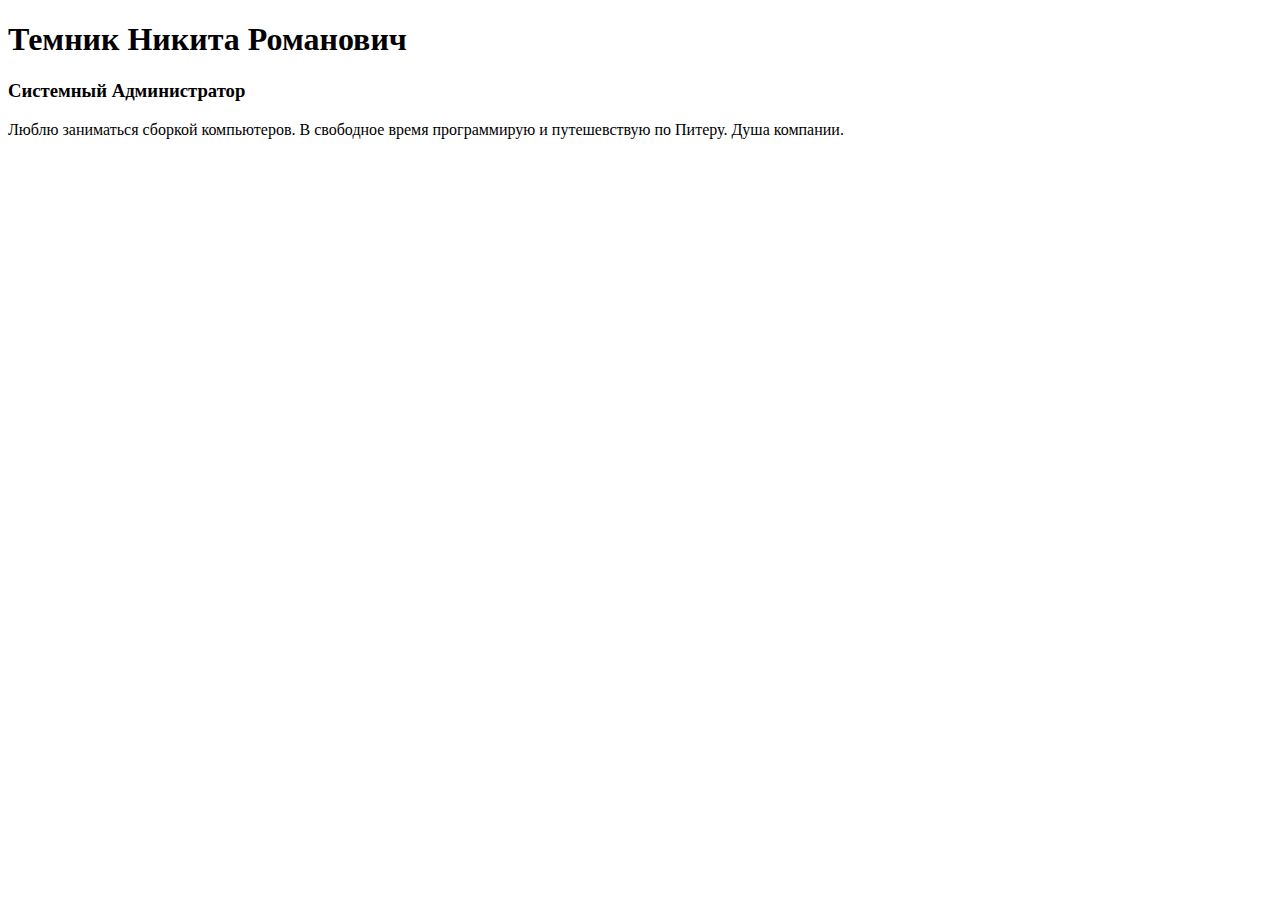
==== index.html @ 44fa9063 "Add files via upload" ====
<!DOCTYPE html>
<html> 
	<head>
        <title> Result </title>
        <meta charset="utf-8">
    </head>
    <body>
        <h1 id="ideveloper">Темник Никита Романович</h1>
					<h3>Системный Администратор</h3>
					<p>Люблю заниматься сборкой компьютеров. В свободное время программирую и путешевствую по Питеру. Душа компании.</p>
					<br>
    </body>
</html>
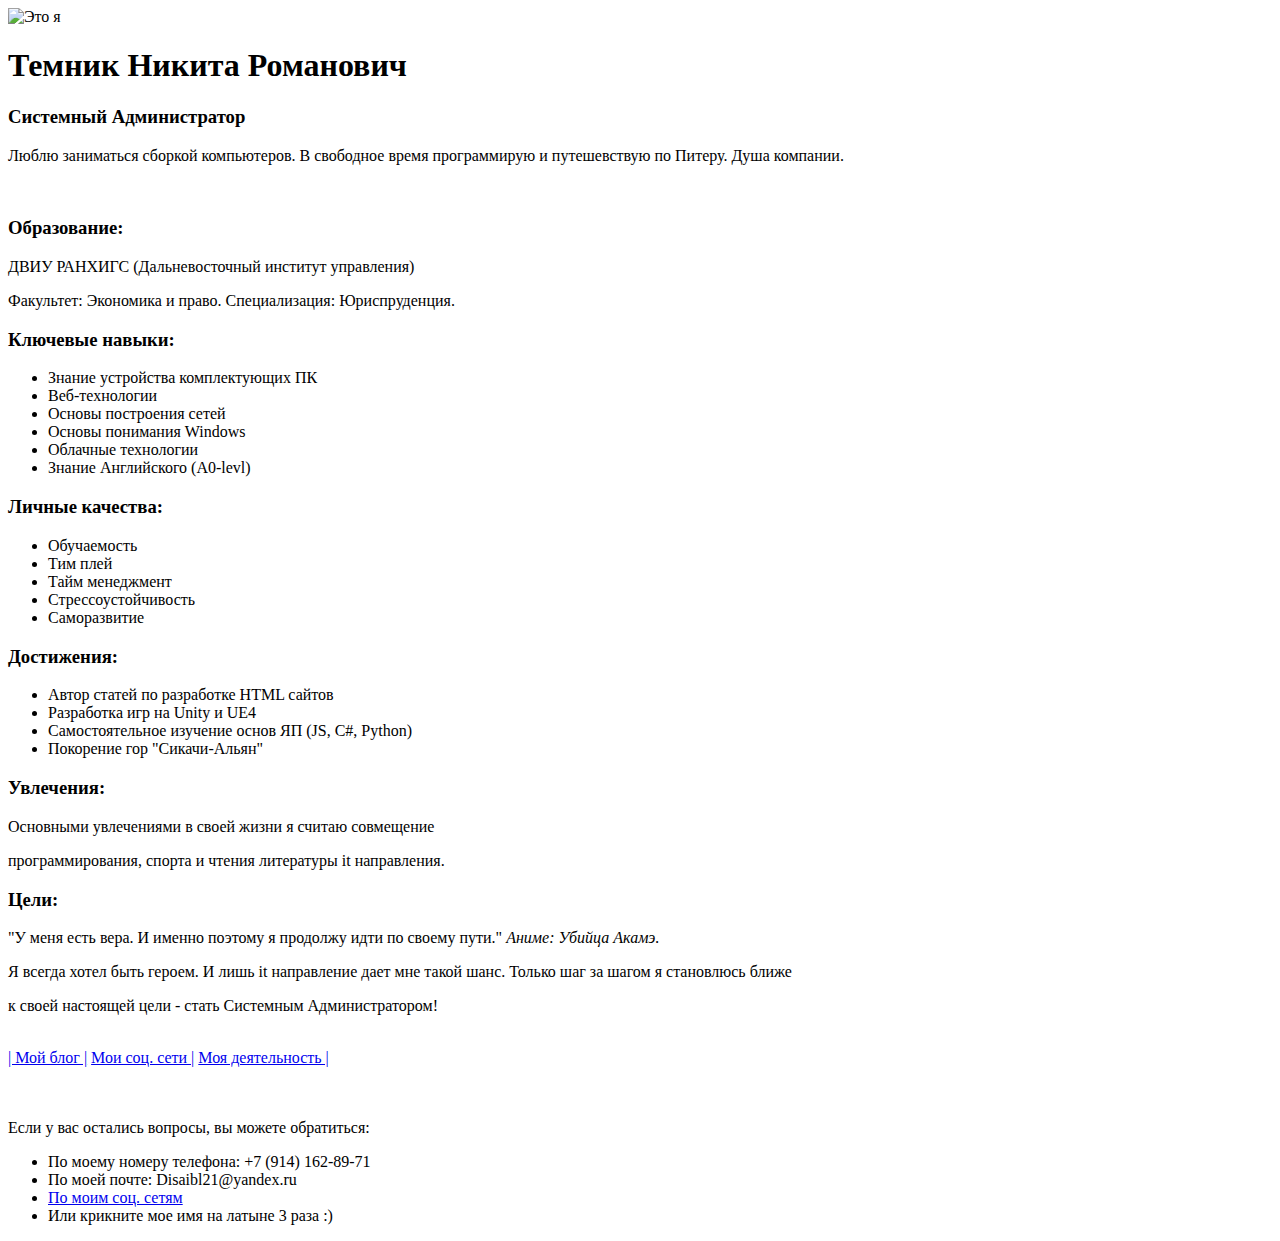
==== commit 0b8b6ba2: "Add files via upload" ====
--- a/index.html
+++ b/index.html
@@ -1,13 +1,114 @@
 <!DOCTYPE html>
 <html> 
 	<head>
-        <title> Result </title>
-        <meta charset="utf-8">
-    </head>
-    <body>
-        <h1 id="ideveloper">Темник Никита Романович</h1>
+		<title>Резюме</title>
+		<link href="styles.css" rel="stylesheet"/> 
+		<meta charset="utf-8">
+		<meta name="Описание" content="Не трогай то что и так работает, парень">
+		<meta name="I agree" content="Ну а если потрогал, то звони cисадмину">
+		<link rel="icon" href="https://atom.io/favicon.ico"/>
+	</head>
+
+		<body>
+
+			<div class="container">
+
+				<div class="i">
+					<img src="image.jpg.jpg"
+					alt="Это я"
+					class="Avatar" />
+
+				<div class="info-text">
+					<h1 id="ideveloper">Темник Никита Романович</h1>
 					<h3>Системный Администратор</h3>
 					<p>Люблю заниматься сборкой компьютеров. В свободное время программирую и путешевствую по Питеру. Душа компании.</p>
 					<br>
-    </body>
-</html>+				</div>
+
+				</div>
+
+				<div class="card">
+				<div class="education">
+					<h3>Образование:</h3>
+					<p>ДВИУ РАНХИГС (Дальневосточный институт управления) </p>
+					<p>Факультет: Экономика и право. Специализация: Юриспруденция.</p>
+				</div>
+				</div>
+
+			<div class="card">
+			<div>
+			<h3 id="Work Skills">Ключевые навыки:</h3>
+			<ul>
+				<li>Знание устройства комплектующих ПК</li>
+				<li>Веб-технологии</li>
+				<li>Основы построения сетей</li>
+				<li>Основы понимания Windows</li>
+				<li>Облачные технологии</li>
+				<li>Знание Английского (А0-levl)</li>
+			</ul>
+			</div>
+			</div>
+
+			<div class="card">
+			<div>
+			<h3 id="Live">Личные качества:</h3>
+			<ul>
+				<li>Обучаемость</li>
+				<li>Тим плей</li>
+				<li>Тайм менеджмент</li>
+				<li>Стрессоустойчивость</li>
+				<li>Саморазвитие</li>
+			</ul>
+			</div>
+			</div>
+
+			<div class="card">
+			<div>
+			<h3 id="Atchivement">Достижения:</h3>
+			<ul>
+				<li>Автор статей по разработке HTML сайтов</li>
+				<li>Разработка игр на Unity и UE4</li>
+				<li>Самостоятельное изучение основ ЯП (JS, C#, Python)</li>
+				<li>Покорение гор "Сикачи-Альян"</li>
+			</ul>
+			</div>
+			</div>
+
+			<div class="card">
+				<div class="hobby">
+					<h3>Увлечения:</h3>	
+					<p>Основными увлечениями в своей жизни я считаю совмещение </p>
+					<p>программирования, спорта и чтения литературы it направления.</p>
+				</div>
+			</div>
+			
+			<div class="card">
+			<div class="aim">
+				<h3>Цели:</h3>
+				<p>"У меня есть вера. И именно поэтому я продолжу идти по своему пути." <i>Аниме: Убийца Акамэ.</i> </p>
+				<p>Я всегда хотел быть героем. И лишь it направление дает мне такой шанс. Только шаг за шагом я становлюсь ближе</p>
+				<p>к своей настоящей цели - стать Системным Администратором!</p> <br> 
+			</div>
+			</div>
+
+			<div class="card">
+			<a href="https://habr.com/ru/users/miniLORDsql/" target="_blank">| Мой блог |</a>  
+			<a href="https://vk.com/nuraa_an" target="_blank">Мои соц. сети |</a>  
+			<a href="#ideveloper">Моя деятельность |</a>  
+			</div>
+
+			<br> <br>
+			<p>Если у вас остались вопросы, вы можете обратиться:</p>
+				<ul>
+				<li>По моему номеру телефона: +7 (914) 162-89-71</li>
+				<li>По моей почте: Disaibl21@yandex.ru</li>
+				<li><a href="https://ya.ru/">По моим соц. сетям</a></li>
+				<li>Или крикните мое имя на латыне 3 раза :)</li>
+				</ul>
+			
+		    <script src="JS.js"></script>
+			</div>
+			</div>
+
+	    </body>
+</html> 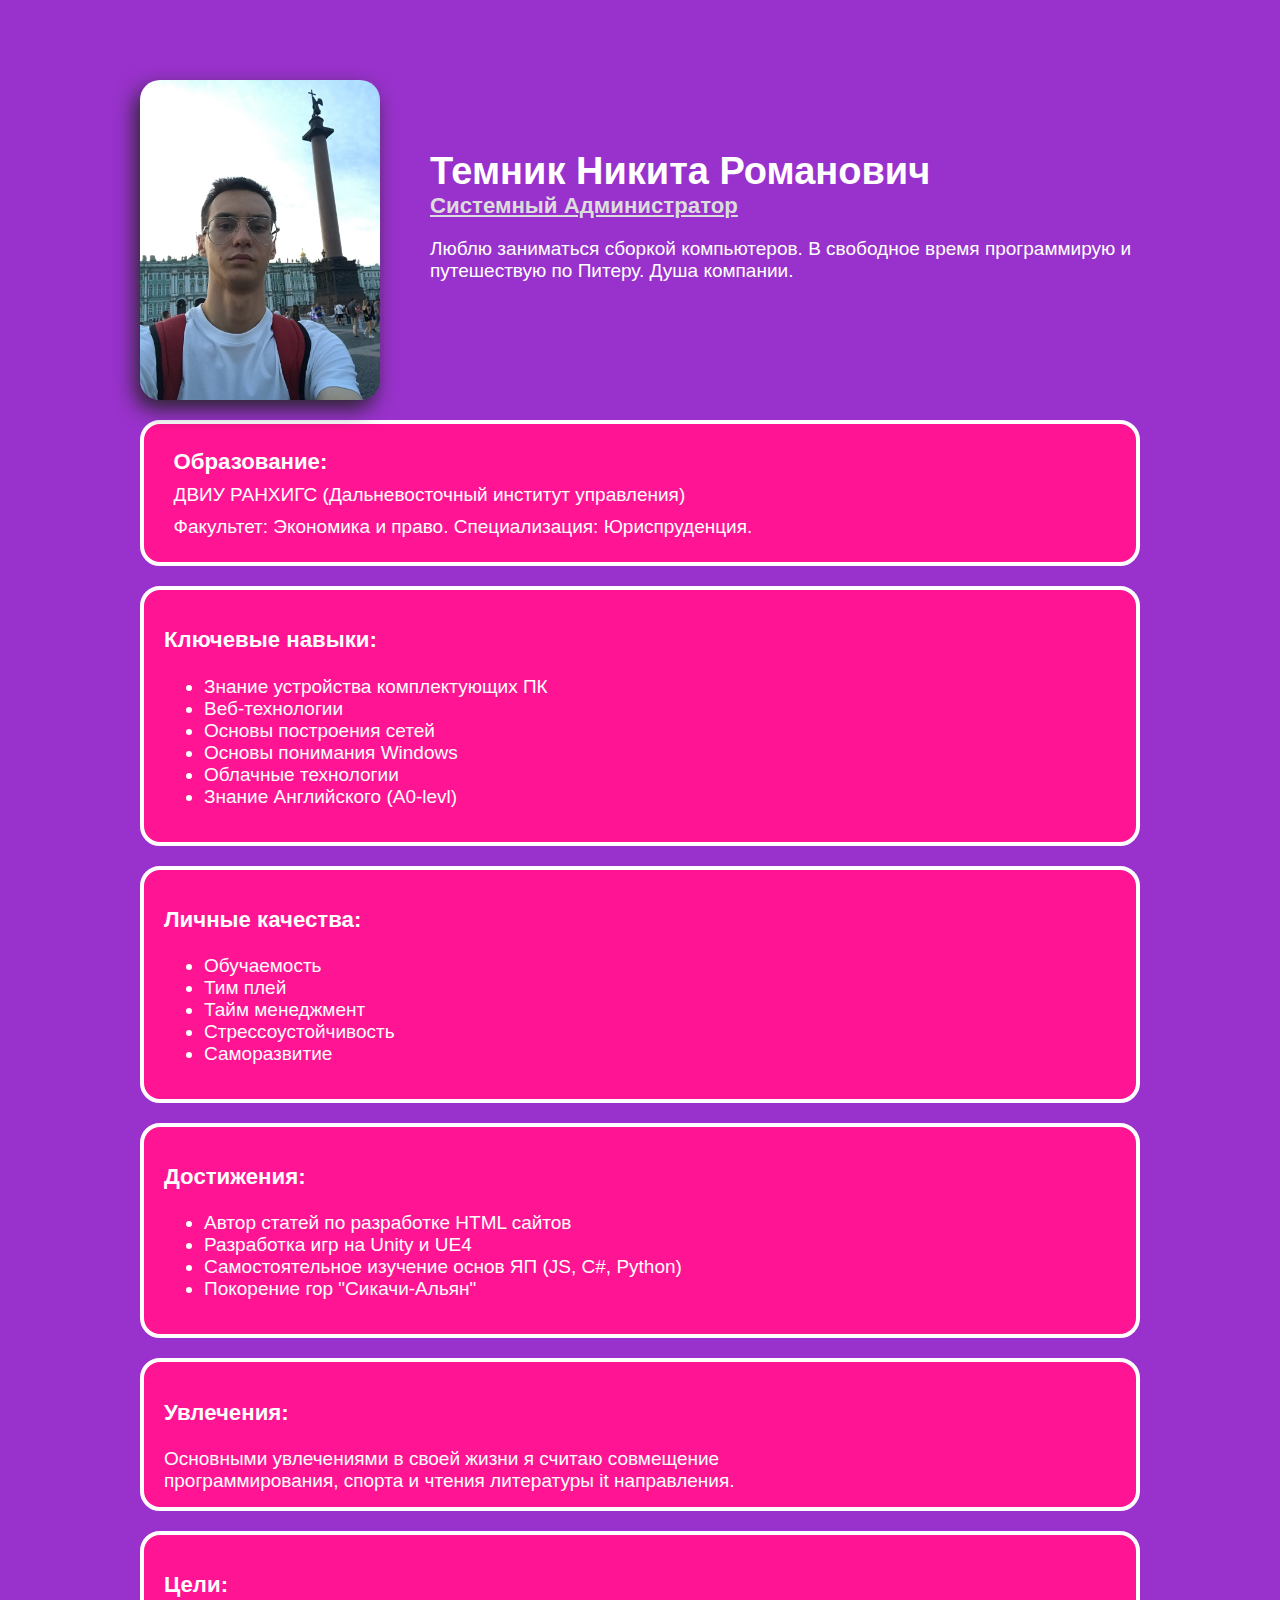
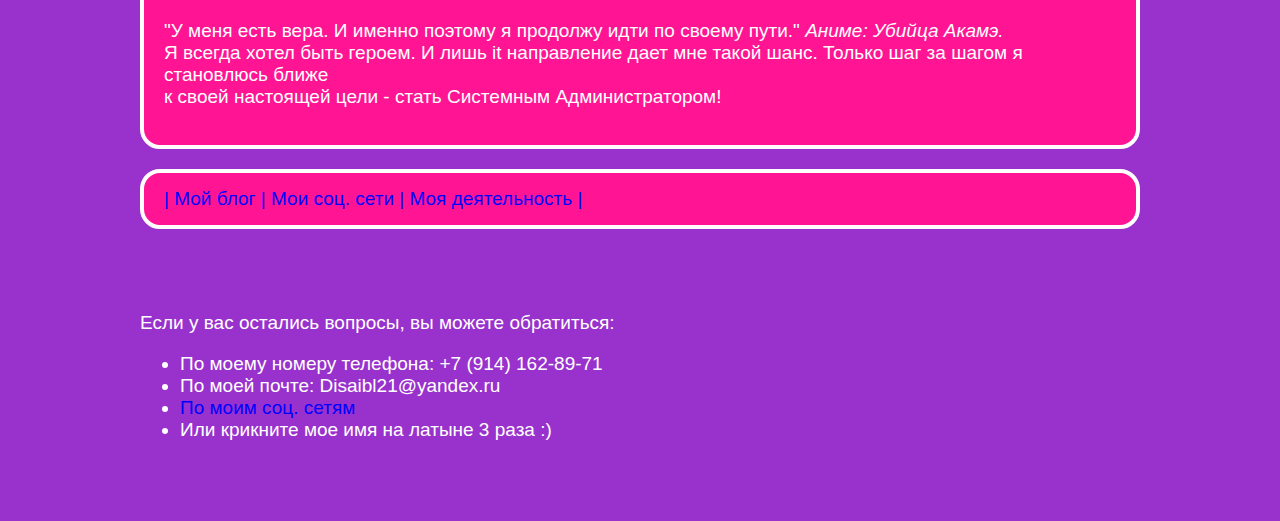
==== commit bcf91896: "Update index.html" ====
--- a/index.html
+++ b/index.html
@@ -14,14 +14,14 @@
 			<div class="container">
 
 				<div class="i">
-					<img src="image.jpg.jpg"
+					<img src="image.jpg"
 					alt="Это я"
 					class="Avatar" />
 
 				<div class="info-text">
 					<h1 id="ideveloper">Темник Никита Романович</h1>
 					<h3>Системный Администратор</h3>
-					<p>Люблю заниматься сборкой компьютеров. В свободное время программирую и путешевствую по Питеру. Душа компании.</p>
+					<p>Люблю заниматься сборкой компьютеров. В свободное время программирую и путешествую по Питеру. Душа компании.</p>
 					<br>
 				</div>
 
@@ -111,4 +111,4 @@
 			</div>
 
 	    </body>
-</html> +</html> 
--- a/styles.css
+++ b/styles.css
@@ -0,0 +1,109 @@
+body {
+    background-color: #9932CC; /*цвет*/
+    color: white;
+
+/* font-size: 19px;   
+font-weight: normal; 
+font-family: 'Franklin Gothic Medium', 'Arial Narrow', Arial, sans-serif; */
+
+font: normal 19px 'Franklin Gothic Medium', 'Arial Narrow', Arial, sans-serif;
+}
+
+a {
+    color: #0000FF;
+    text-decoration: none;
+}
+
+
+/* При наведении на сслку будет гореть подчеркивание */
+a:hover {                        
+    text-decoration: underline;
+}
+
+
+/* Здесь ячейки информации */
+.card {
+    padding: 15px 20px;
+    background: #FF1493;
+    border: 4px solid white;
+    margin-bottom: 20px;
+    border-radius: 20px;
+}
+
+.i {
+    display: flex;
+    margin-bottom: 20px;
+}
+
+.info-text {
+    margin-left: 50px;
+    margin-top: 70px;
+}
+
+
+
+
+/* text model */
+.Avatar {
+    width: 240px;
+    height: 320px;
+    border-radius: 20px;
+    box-shadow: -5px 9px 20px rgba(37, 37, 37, 0.952);
+}
+
+.i h3 {
+    color: #DCDCDC;
+    margin: 0%;
+    text-decoration: underline;
+}
+
+.i h1 {
+    margin: 0%;
+}
+
+.education p {
+    margin: 1%;
+}
+
+.education h3 {
+    margin: 1%;
+}
+
+.aim p {
+    margin: 0%;
+}
+
+.hobby p {
+    margin: 0%;
+}
+
+
+/* Box model */
+
+.container {
+    max-width: 1000px;
+    margin: auto;
+    margin-top: 80px;
+    margin-bottom: 80px;
+}
+
+
+/* .education {
+    background: #9932CC;
+    color: white;
+    padding: 0px;
+    border: 5px solid white;
+
+} */
+
+/* .box-model > div {
+    float: left;
+    background: black;
+    height: 200px;
+    width: 25%;
+    border: 2px solid red;
+    box-sizing: border-box;
+} */
+
+
+
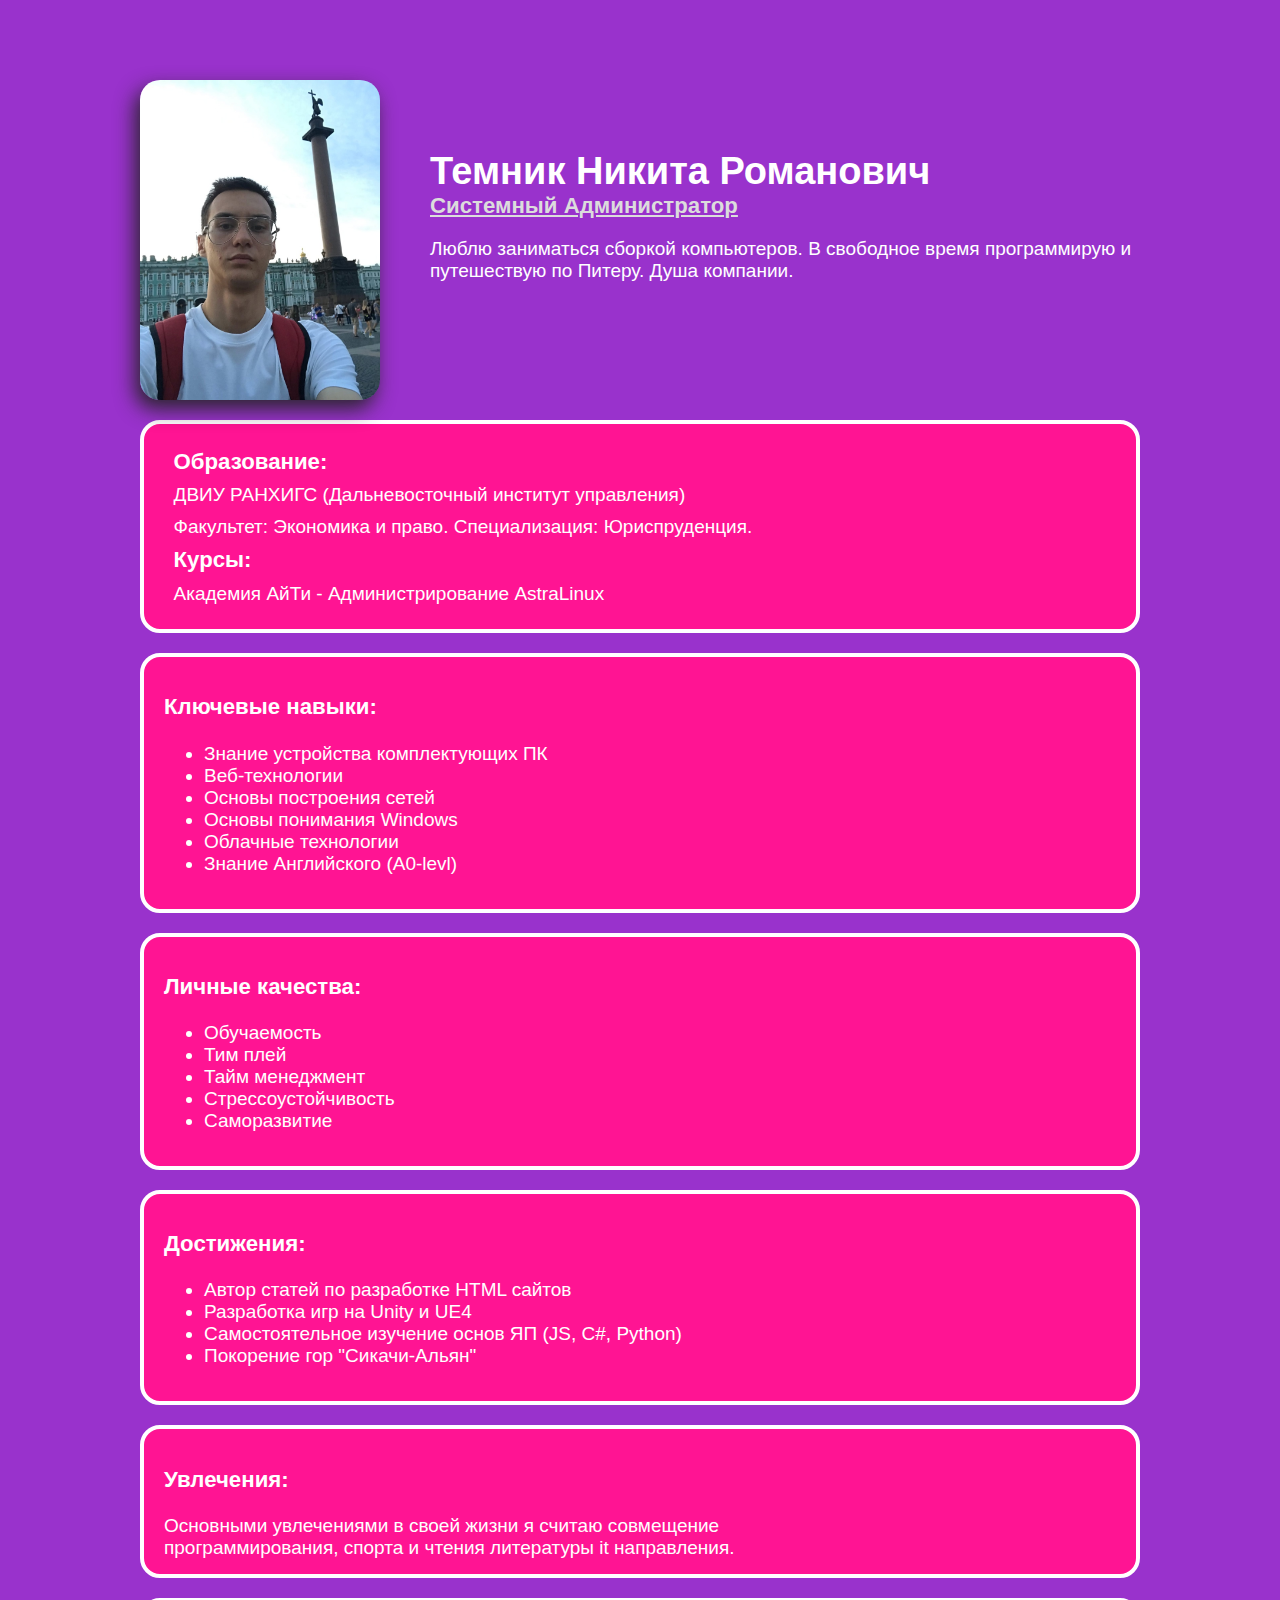
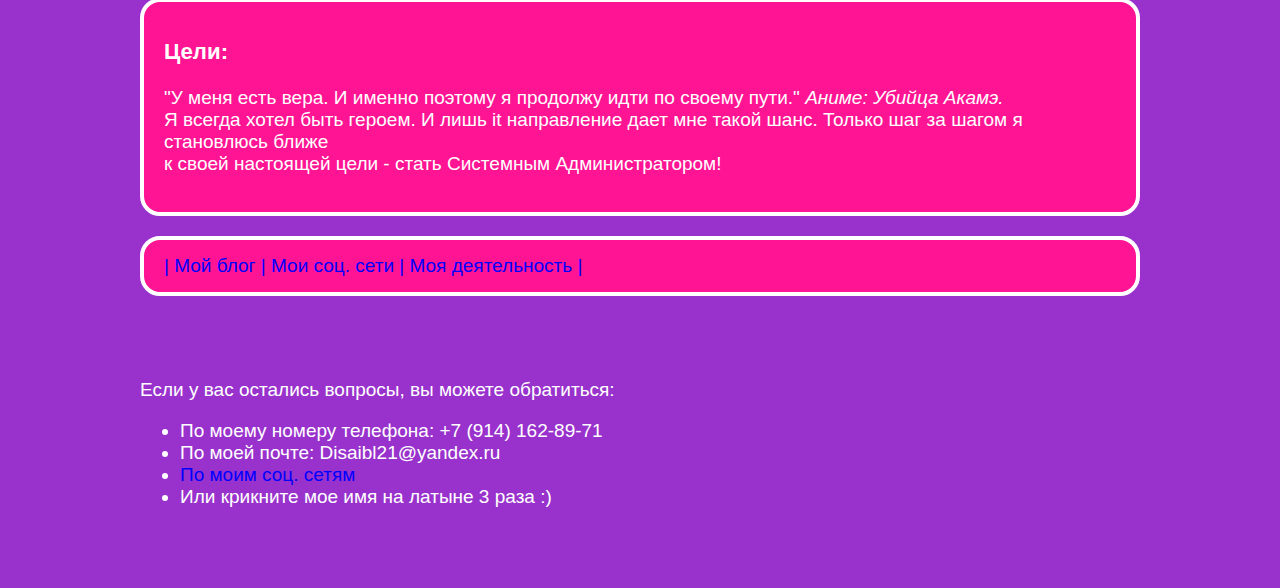
==== commit a0b13b3d: "Update index.html" ====
--- a/index.html
+++ b/index.html
@@ -32,6 +32,8 @@
 					<h3>Образование:</h3>
 					<p>ДВИУ РАНХИГС (Дальневосточный институт управления) </p>
 					<p>Факультет: Экономика и право. Специализация: Юриспруденция.</p>
+					<h3>Курсы:</h3>
+					<p>Академия АйТи - Администрирование AstraLinux</p>
 				</div>
 				</div>
 
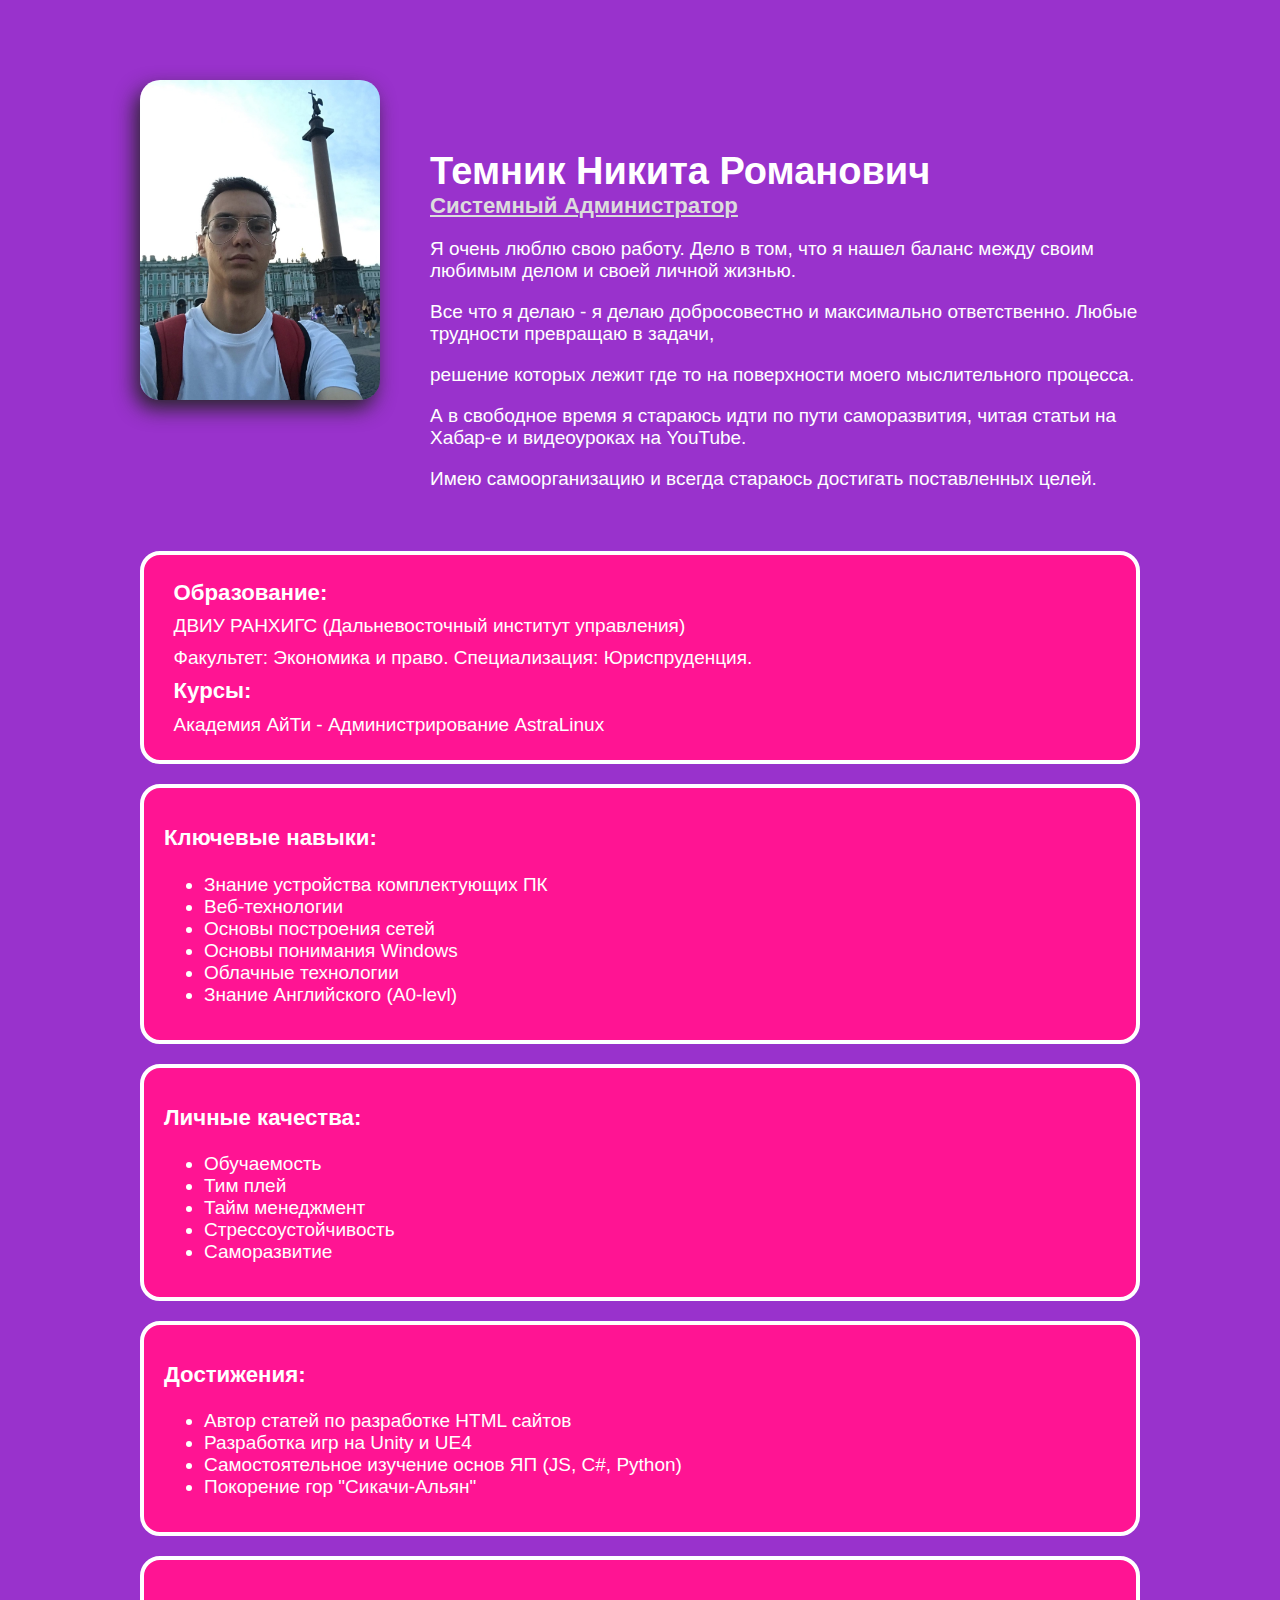
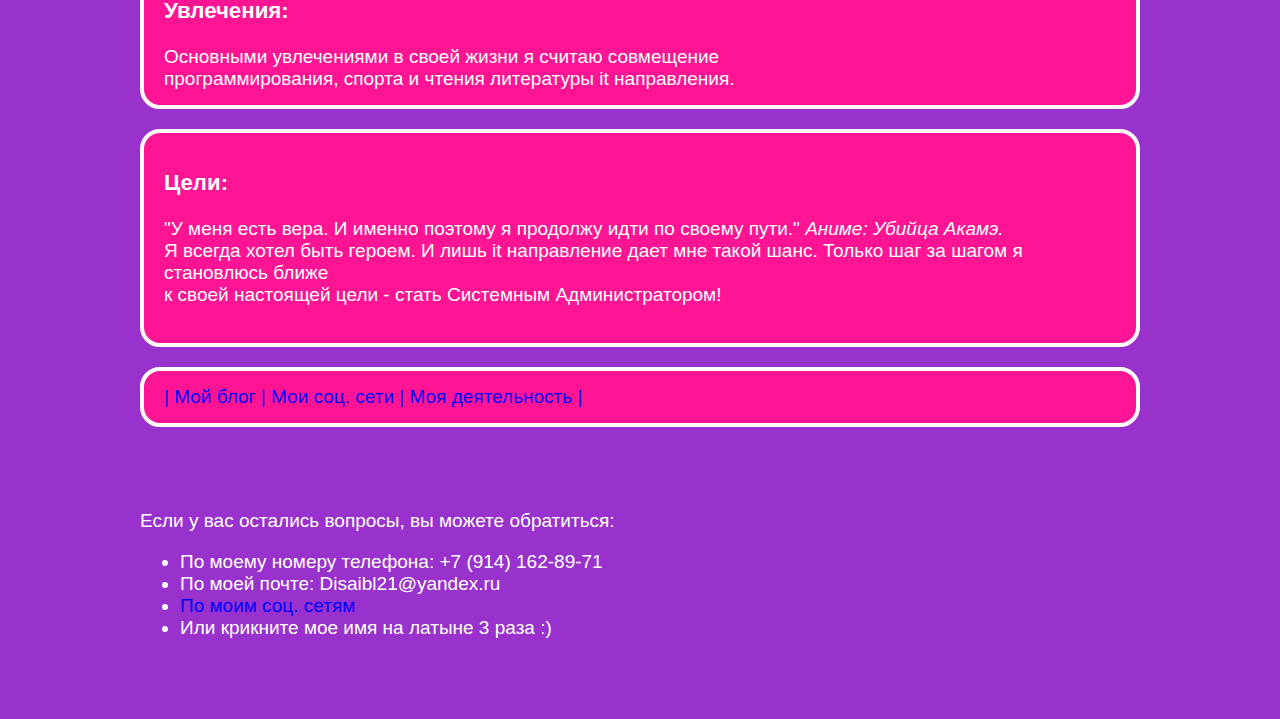
==== commit 184621ba: "Update index.html" ====
--- a/index.html
+++ b/index.html
@@ -21,7 +21,11 @@
 				<div class="info-text">
 					<h1 id="ideveloper">Темник Никита Романович</h1>
 					<h3>Системный Администратор</h3>
-					<p>Люблю заниматься сборкой компьютеров. В свободное время программирую и путешествую по Питеру. Душа компании.</p>
+					<p>Я очень люблю свою работу. Дело в том, что я нашел баланс между своим любимым делом и своей личной жизнью.</p>
+					<p>Все что я делаю - я делаю добросовестно и максимально ответственно. Любые трудности превращаю в задачи,</p>
+					<p>решение которых лежит где то на поверхности моего мыслительного процесса.</p>
+					<p> А в свободное время я стараюсь идти по пути саморазвития, читая статьи на Хабар-е и видеоуроках на YouTube.</p>
+					<p>Имею самоорганизацию и всегда стараюсь достигать поставленных целей.</p>
 					<br>
 				</div>
 
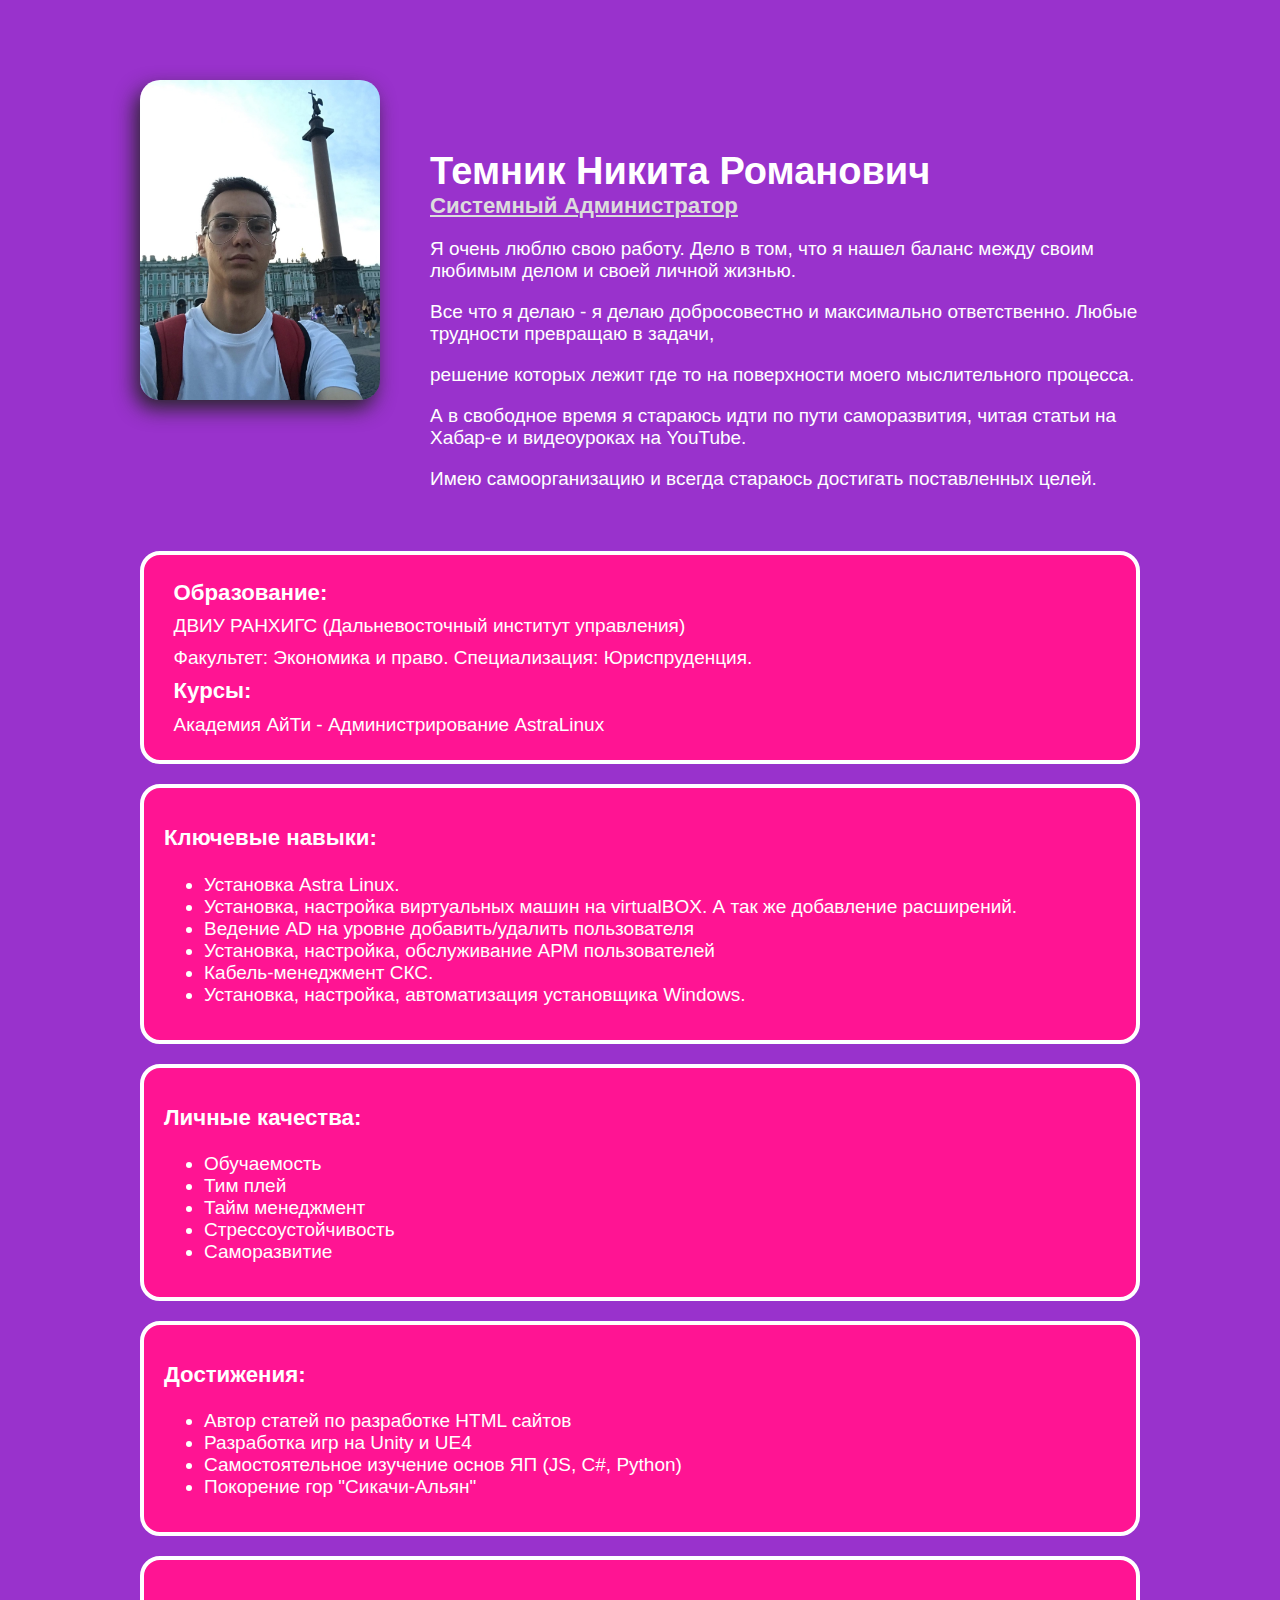
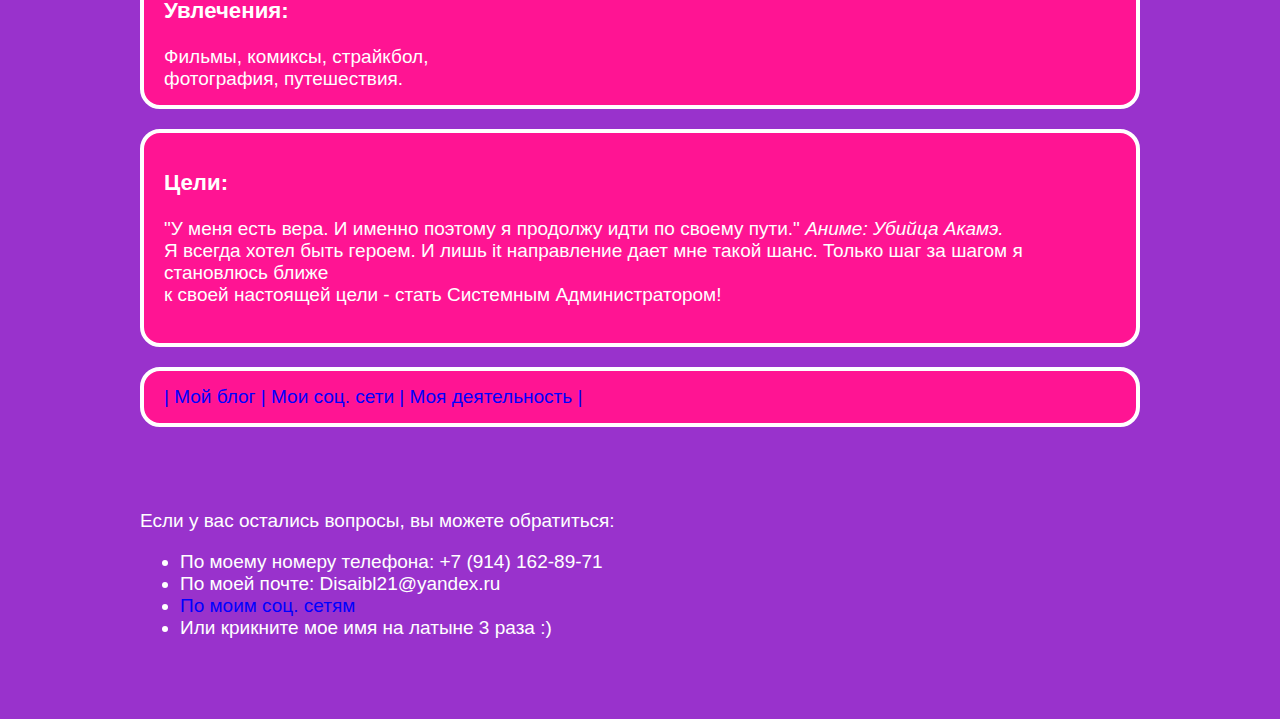
==== commit fa4d435f: "Update index.html" ====
--- a/index.html
+++ b/index.html
@@ -45,12 +45,12 @@
 			<div>
 			<h3 id="Work Skills">Ключевые навыки:</h3>
 			<ul>
-				<li>Знание устройства комплектующих ПК</li>
-				<li>Веб-технологии</li>
-				<li>Основы построения сетей</li>
-				<li>Основы понимания Windows</li>
-				<li>Облачные технологии</li>
-				<li>Знание Английского (А0-levl)</li>
+				<li>Установка Astra Linux.</li>
+				<li>Установка, настройка виртуальных машин на virtualBOX. А так же добавление расширений.</li>
+				<li>Ведение AD на уровне добавить/удалить пользователя</li>
+				<li>Установка, настройка, обслуживание АРМ пользователей</li>
+				<li>Кабель-менеджмент СКС.</li>
+				<li>Установка, настройка, автоматизация установщика Windows.</li>
 			</ul>
 			</div>
 			</div>
@@ -83,8 +83,8 @@
 			<div class="card">
 				<div class="hobby">
 					<h3>Увлечения:</h3>	
-					<p>Основными увлечениями в своей жизни я считаю совмещение </p>
-					<p>программирования, спорта и чтения литературы it направления.</p>
+					<p>Фильмы, комиксы, страйкбол,</p>
+					<p>фотография, путешествия.</p>
 				</div>
 			</div>
 			
@@ -99,7 +99,7 @@
 
 			<div class="card">
 			<a href="https://habr.com/ru/users/miniLORDsql/" target="_blank">| Мой блог |</a>  
-			<a href="https://vk.com/nuraa_an" target="_blank">Мои соц. сети |</a>  
+			<a href="https://vk.com/ntemnik">Мои соц. сети |</a>  
 			<a href="#ideveloper">Моя деятельность |</a>  
 			</div>
 
@@ -108,7 +108,7 @@
 				<ul>
 				<li>По моему номеру телефона: +7 (914) 162-89-71</li>
 				<li>По моей почте: Disaibl21@yandex.ru</li>
-				<li><a href="https://ya.ru/">По моим соц. сетям</a></li>
+				<li><a href="https://vk.com/ntemnik">По моим соц. сетям</a></li>
 				<li>Или крикните мое имя на латыне 3 раза :)</li>
 				</ul>
 			
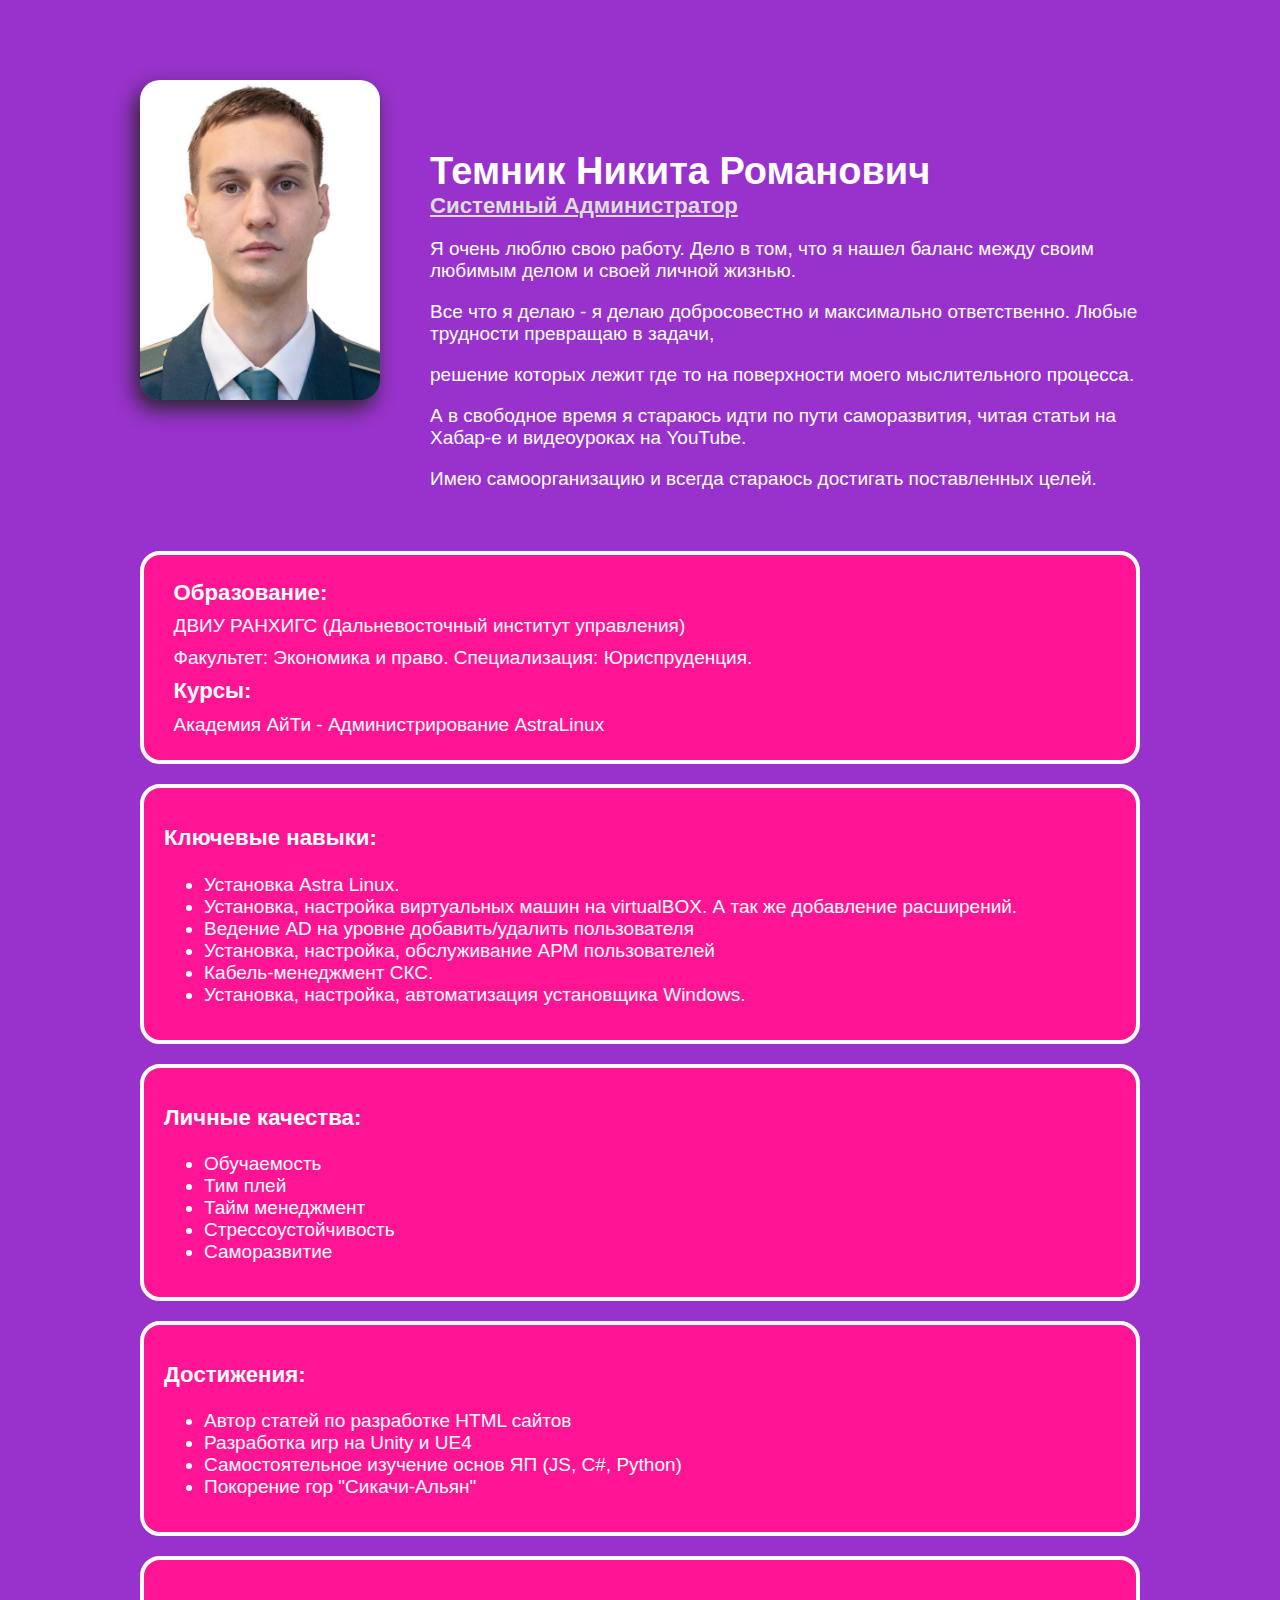
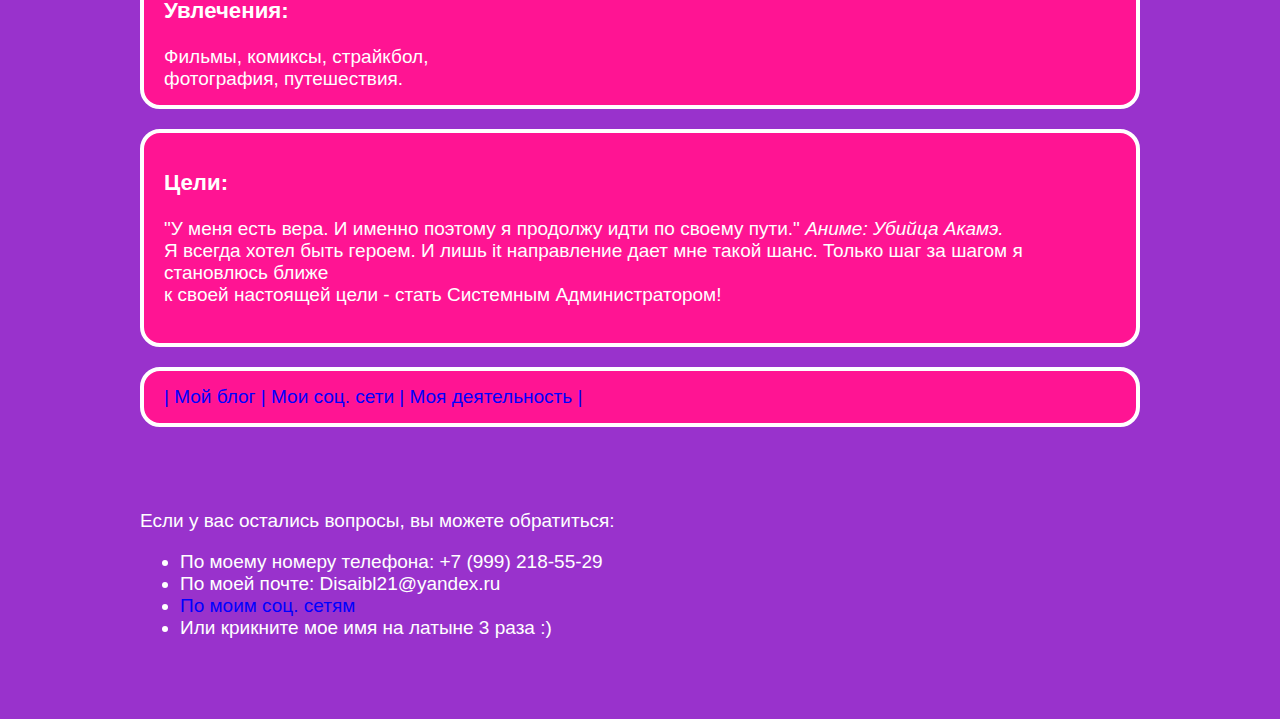
==== commit 9b97183d: "Update index.html" ====
--- a/index.html
+++ b/index.html
@@ -106,7 +106,7 @@
 			<br> <br>
 			<p>Если у вас остались вопросы, вы можете обратиться:</p>
 				<ul>
-				<li>По моему номеру телефона: +7 (914) 162-89-71</li>
+				<li>По моему номеру телефона: +7 (999) 218-55-29</li>
 				<li>По моей почте: Disaibl21@yandex.ru</li>
 				<li><a href="https://vk.com/ntemnik">По моим соц. сетям</a></li>
 				<li>Или крикните мое имя на латыне 3 раза :)</li>
